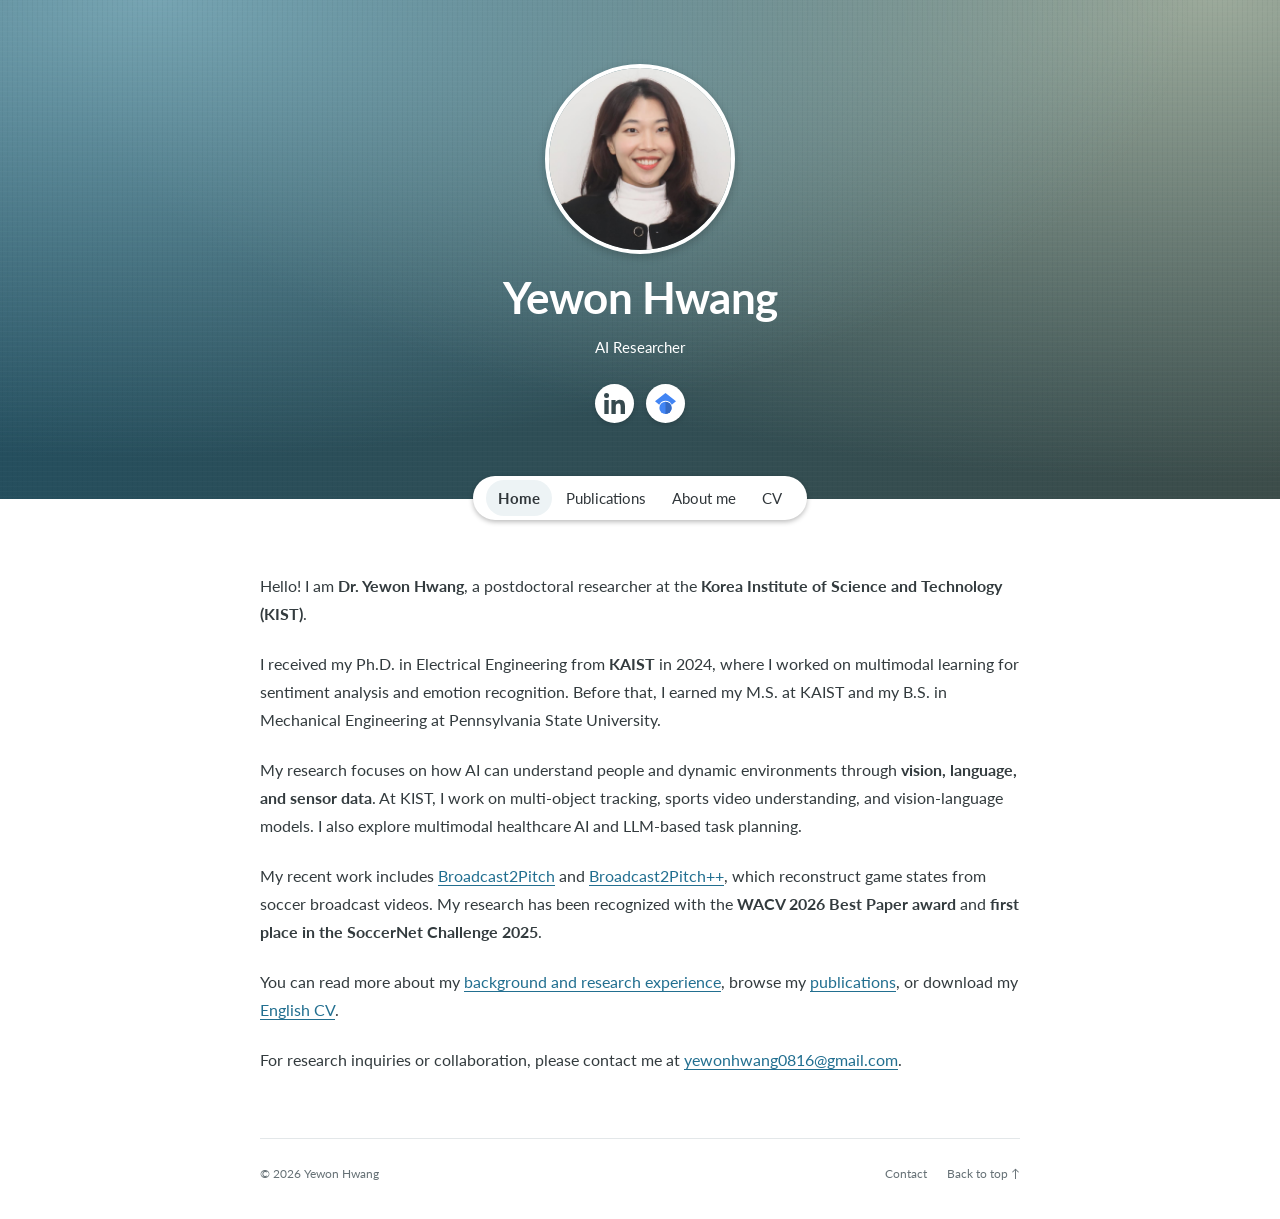
==== index.html @ 29f175b0 "Redesign academic website and update publications and English CV" ====
<!doctype html>
<html lang="en">
<head>
  <meta charset="utf-8">
  <meta name="viewport" content="width=device-width, initial-scale=1">
  <meta name="theme-color" content="#315b67">
  <meta name="description" content="Yewon Hwang, postdoctoral researcher at KIST. Computer vision, multimodal learning, and intelligent systems.">
  <title>Yewon Hwang</title>
  <link rel="icon" href="./favicon.svg" type="image/svg+xml">
  <link rel="stylesheet" href="./style.css">
  <script src="./script.js" defer></script>
</head>
<body>
<a class="skip-link" href="#main">Skip to content</a>
<header class="profile-header" id="top">
  <div class="profile">
    <a class="portrait-link" href="./index.html" aria-label="Yewon Hwang home"><img src="./yewon.png" width="190" height="190" alt="Portrait of Yewon Hwang" fetchpriority="high"></a>
    <h1><a href="./index.html">Yewon Hwang</a></h1>
    <p class="profile-role">AI Researcher</p>
    <div class="social-links"><a href="https://www.linkedin.com/in/yhwang16/" aria-label="LinkedIn" title="LinkedIn"><svg viewBox="0 0 24 24" aria-hidden="true" fill="currentColor"><path d="M5.37 24H.39V7.98h4.98zM2.88 5.79A2.89 2.89 0 1 1 2.9 0a2.89 2.89 0 0 1-.02 5.79zM24 24h-4.97v-7.8c0-1.86-.04-4.25-2.59-4.25-2.59 0-2.99 2.02-2.99 4.12V24H8.48V7.98h4.77v2.19h.07c.66-1.26 2.29-2.59 4.71-2.59 5.04 0 5.97 3.32 5.97 7.63z"/></svg></a><a href="https://scholar.google.com/citations?user=3Ul3fwwAAAAJ&amp;hl=en" aria-label="Google Scholar" title="Google Scholar"><svg viewBox="0 0 24 24" aria-hidden="true"><path fill="#4285F4" d="M12 0 0 9.5l4.838 3.94A7.96 7.96 0 0 1 12 9a7.96 7.96 0 0 1 7.162 4.44L24 9.5z"/><circle fill="#4285F4" cx="12" cy="17" r="7"/><path fill="#356AC3" d="M12 10a7 7 0 0 1 0 14z"/></svg></a></div>
  </div>
</header>
<div class="nav-wrap"><nav aria-label="Main navigation"><a href="./index.html" aria-current="page">Home</a><a href="./publications.html">Publications</a><a href="./experience.html">About me</a><a href="./cv_2026_en.pdf">CV</a></nav></div>
<main id="main"><section id="about" class="home-intro" aria-label="About Yewon Hwang">
<p>Hello! I am <strong>Dr. Yewon Hwang</strong>, a postdoctoral researcher at the <strong>Korea Institute of Science and Technology (KIST)</strong>.</p>
<p>I received my Ph.D. in Electrical Engineering from <strong>KAIST</strong> in 2024, where I worked on multimodal learning for sentiment analysis and emotion recognition. Before that, I earned my M.S. at KAIST and my B.S. in Mechanical Engineering at Pennsylvania State University.</p>
<p>My research focuses on how AI can understand people and dynamic environments through <strong>vision, language, and sensor data</strong>. At KIST, I work on multi-object tracking, sports video understanding, and vision-language models. I also explore multimodal healthcare AI and LLM-based task planning.</p>
<p>My recent work includes <a href="./broadcast2pitch.pdf">Broadcast2Pitch</a> and <a href="./broadcast2pitch++.pdf">Broadcast2Pitch++</a>, which reconstruct game states from soccer broadcast videos. My research has been recognized with the <strong>WACV 2026 Best Paper award</strong> and <strong>first place in the SoccerNet Challenge 2025</strong>.</p>
<p>You can read more about my <a href="./experience.html">background and research experience</a>, browse my <a href="./publications.html">publications</a>, or download my <a href="./cv_2026_en.pdf">English CV</a>.</p>
<p id="contact">For research inquiries or collaboration, please contact me at <a href="mailto:yewonhwang0816@gmail.com">yewonhwang0816@gmail.com</a>.</p>
</section></main>
<footer><p>© 2026 Yewon Hwang</p><a href="mailto:yewonhwang0816@gmail.com">Contact</a><a href="#top">Back to top ↑</a></footer>
</body>
</html>
---- style.css ----
@import url('https://fonts.googleapis.com/css2?family=Lato:wght@400;700&display=swap');

:root { --ink: #333b3e; --muted: #667176; --link: #226f90; --line: #e3e7e9; }
* { box-sizing: border-box; }
html { scroll-behavior: smooth; scroll-padding-top: 30px; }
body { margin: 0; background: #fff; color: var(--ink); font: 16px/1.75 'Lato', Arial, sans-serif; }
a { color: var(--link); text-underline-offset: 3px; }
a:hover { color: #174c63; }
a:focus-visible, button:focus-visible { outline: 3px solid #62b8de; outline-offset: 5px; }
[hidden] { display: none !important; }
h1, h2, h3, p { margin-top: 0; }
.profile-header { position: relative; isolation: isolate; text-align: center; color: white; background: radial-gradient(ellipse at 12% 0%, #76a4b2 0%, transparent 65%), radial-gradient(ellipse at 95% 0%, #9ba99a 0%, transparent 68%), linear-gradient(120deg, #204f62, #3d4d4a); }
.profile-header::before { content: ''; position: absolute; inset: 0; z-index: -1; opacity: .28; background-image: repeating-linear-gradient(0deg, transparent 0 2px, #ffffff14 2px 3px, transparent 3px 5px), repeating-linear-gradient(90deg, transparent 0 2px, #10282f26 2px 3px, transparent 3px 5px); }
.profile { padding: 64px 20px 76px; }
.portrait-link { display: block; width: 190px; height: 190px; margin: 0 auto 17px; border-radius: 50%; }
.portrait-link img { display: block; width: 100%; height: 100%; object-fit: cover; border: 4px solid #fff; border-radius: 50%; box-shadow: 0 3px 8px #0003; }
h1 { font-size: 44px; line-height: 1.2; letter-spacing: -.8px; margin-bottom: 10px; }
h1 a { color: white; text-decoration: none; }
h1 a:hover { color: white; }
.profile-role { font-size: 15px; margin-bottom: 24px; color: #fff; }
.social-links { display: flex; justify-content: center; gap: 12px; }
.social-links a { display: grid; place-items: center; width: 39px; height: 39px; border-radius: 50%; color: #36494e; background: white; box-shadow: 0 2px 5px #0002; transition: transform .15s; }
.social-links a:hover { transform: translateY(-2px); background: #edf7fb; }
.social-links svg { width: 21px; height: 21px; }
.nav-wrap { display: flex; justify-content: center; margin-top: -23px; position: relative; padding: 0 14px; }
nav { display: flex; justify-content: center; flex-wrap: wrap; padding: 4px 13px; border-radius: 28px; background: white; box-shadow: 0 2px 5px #0004; gap: 2px; }
nav a { text-decoration: none; color: #30363a; font-size: 15px; padding: 5px 12px; border-radius: 20px; }
nav a[aria-current="page"] { font-weight: 700; background: #edf3f5; }
nav a:hover { background: #edf3f5; }
main { width: min(760px, calc(100% - 44px)); margin: 52px auto 0; min-height: 240px; }
.home-intro p { margin-bottom: 22px; }
strong { font-weight: 700; }
h2 { font-size: 30px; line-height: 1.35; font-weight: 700; margin-bottom: 23px; }
h3 { font-size: 20px; line-height: 1.5; margin-bottom: 10px; }
.section-heading { margin-bottom: 24px; }
.section-note { color: var(--muted); font-size: 13px; }
.divider { margin: 0 10px; }
.publication-tools { margin-bottom: 20px; }
.filters { display: flex; flex-wrap: wrap; gap: 8px; margin-bottom: 8px; }
.filters button { font: inherit; font-size: 12px; border: 1px solid #c8d5dc; background: white; color: #375564; border-radius: 16px; padding: 5px 12px; cursor: pointer; }
.filters button.active { color: white; border-color: #315b67; background: #315b67; }
#paper-count { font-size: 12px; color: var(--muted); }
.paper { border-top: 1px solid var(--line); padding: 24px 0; display: grid; grid-template-columns: 42px minmax(0, 1fr); gap: 3px 20px; }
.paper-year { font-size: 14px; color: var(--muted); }
.venue { color: #53727e; font-size: 13px; margin-bottom: 6px; }
.paper h3 { font-size: 18px; line-height: 1.5; margin-bottom: 9px; }
.paper h3 a { text-decoration: none; }
.paper h3 a:hover { text-decoration: underline; }
.authors { font-size: 14px; line-height: 1.7; margin: 0; color: #58636a; }
.authors strong { color: #303a40; }
.paper-link { grid-column: 2; justify-self: start; font-size: 13px; margin-top: 8px; }
.research-card { padding: 8px 0 26px; margin-bottom: 22px; border-bottom: 1px solid var(--line); }
.research-card p { margin-bottom: 15px; }
.tags { display: flex; flex-wrap: wrap; gap: 8px; }
.tags span { font-size: 12px; color: #426573; background: #edf3f5; padding: 3px 10px; border-radius: 3px; }
.timeline-entry { margin-bottom: 30px; }
.date { font-size: 12px; color: var(--muted); letter-spacing: .4px; margin-bottom: 5px; }
.timeline-entry h3 { margin-bottom: 2px; }
.institution { color: #53727e; margin-bottom: 10px; }
.education-panel { border-top: 1px solid var(--line); padding-top: 30px; margin-top: 35px; }
.eyebrow { font-size: 18px; font-weight: 700; margin-bottom: 20px; }
.education-panel h3 { font-size: 18px; margin: 22px 0 3px; }
.education-panel p:not(.eyebrow) { margin-bottom: 3px; }
.education-panel > span { font-size: 13px; color: var(--muted); }
.panel-bottom { margin-top: 30px; padding-top: 25px; border-top: 1px solid var(--line); }
.panel-bottom .text-link { display: inline-block; margin-top: 15px; }
footer { width: min(760px, calc(100% - 44px)); margin: 64px auto 0; padding: 24px 0 35px; border-top: 1px solid var(--line); display: flex; flex-wrap: wrap; gap: 20px; color: var(--muted); font-size: 12px; }
footer p { margin: 0 auto 0 0; }
footer a { color: var(--muted); text-decoration: none; }
.skip-link { position: absolute; top: -70px; left: 16px; z-index: 5; background: white; padding: 8px 16px; }
.skip-link:focus { top: 12px; }
@media (max-width: 600px) {
 .profile { padding: 42px 20px 60px; }
 .portrait-link { width: 150px; height: 150px; }
 h1 { font-size: 34px; }
 .profile-role { font-size: 13px; }
 .social-links a { width: 35px; height: 35px; }
 nav { padding: 5px 8px; gap: 0; }
 nav a { font-size: 12px; padding: 6px 8px; }
 main { margin-top: 38px; }
 body { font-size: 15px; }
 h2 { font-size: 26px; }
 .paper { grid-template-columns: 1fr; gap: 6px; }
 .paper-link { grid-column: 1; }
 .paper h3 { font-size: 17px; }
 .authors { font-size: 13px; }
 footer { margin-top: 40px; gap: 15px; }
}
@media (prefers-reduced-motion: reduce) { html { scroll-behavior: auto; } .social-links a { transition: none; } }

.timeline-entry ul { padding-left: 22px; margin: 10px 0 16px; }
.timeline-entry li { margin-bottom: 8px; }
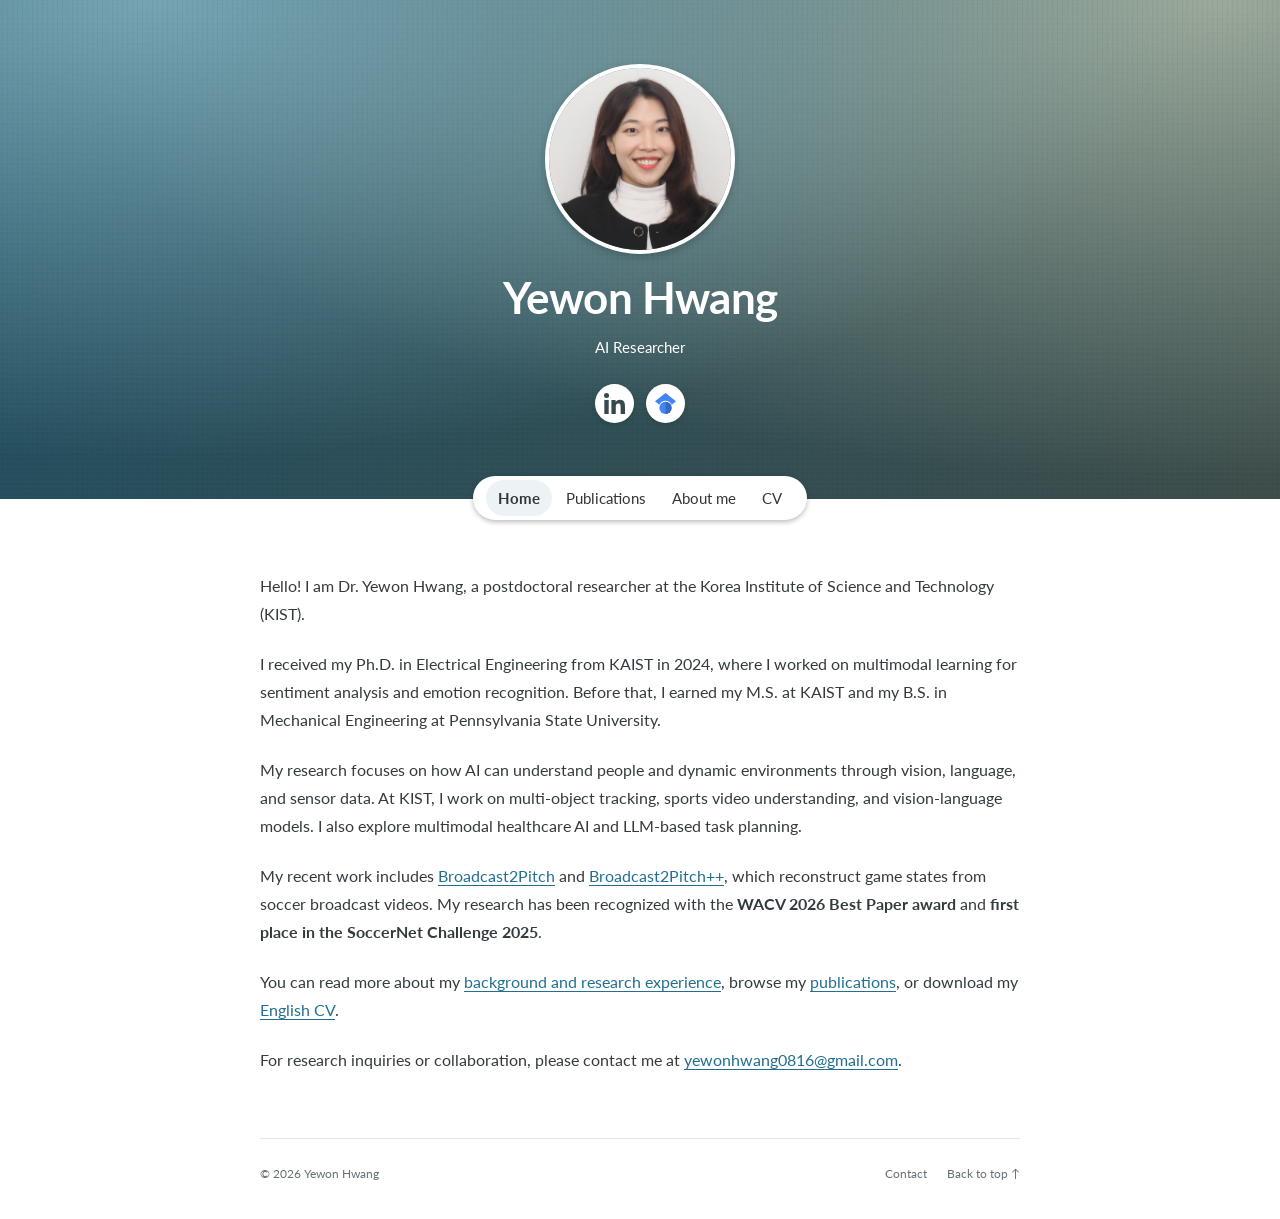
==== commit 858dd766: "Simplify bold emphasis in home introduction" ====
--- a/index.html
+++ b/index.html
@@ -22,9 +22,9 @@
 </header>
 <div class="nav-wrap"><nav aria-label="Main navigation"><a href="./index.html" aria-current="page">Home</a><a href="./publications.html">Publications</a><a href="./experience.html">About me</a><a href="./cv_2026_en.pdf">CV</a></nav></div>
 <main id="main"><section id="about" class="home-intro" aria-label="About Yewon Hwang">
-<p>Hello! I am <strong>Dr. Yewon Hwang</strong>, a postdoctoral researcher at the <strong>Korea Institute of Science and Technology (KIST)</strong>.</p>
-<p>I received my Ph.D. in Electrical Engineering from <strong>KAIST</strong> in 2024, where I worked on multimodal learning for sentiment analysis and emotion recognition. Before that, I earned my M.S. at KAIST and my B.S. in Mechanical Engineering at Pennsylvania State University.</p>
-<p>My research focuses on how AI can understand people and dynamic environments through <strong>vision, language, and sensor data</strong>. At KIST, I work on multi-object tracking, sports video understanding, and vision-language models. I also explore multimodal healthcare AI and LLM-based task planning.</p>
+<p>Hello! I am Dr. Yewon Hwang, a postdoctoral researcher at the Korea Institute of Science and Technology (KIST).</p>
+<p>I received my Ph.D. in Electrical Engineering from KAIST in 2024, where I worked on multimodal learning for sentiment analysis and emotion recognition. Before that, I earned my M.S. at KAIST and my B.S. in Mechanical Engineering at Pennsylvania State University.</p>
+<p>My research focuses on how AI can understand people and dynamic environments through vision, language, and sensor data. At KIST, I work on multi-object tracking, sports video understanding, and vision-language models. I also explore multimodal healthcare AI and LLM-based task planning.</p>
 <p>My recent work includes <a href="./broadcast2pitch.pdf">Broadcast2Pitch</a> and <a href="./broadcast2pitch++.pdf">Broadcast2Pitch++</a>, which reconstruct game states from soccer broadcast videos. My research has been recognized with the <strong>WACV 2026 Best Paper award</strong> and <strong>first place in the SoccerNet Challenge 2025</strong>.</p>
 <p>You can read more about my <a href="./experience.html">background and research experience</a>, browse my <a href="./publications.html">publications</a>, or download my <a href="./cv_2026_en.pdf">English CV</a>.</p>
 <p id="contact">For research inquiries or collaboration, please contact me at <a href="mailto:yewonhwang0816@gmail.com">yewonhwang0816@gmail.com</a>.</p>
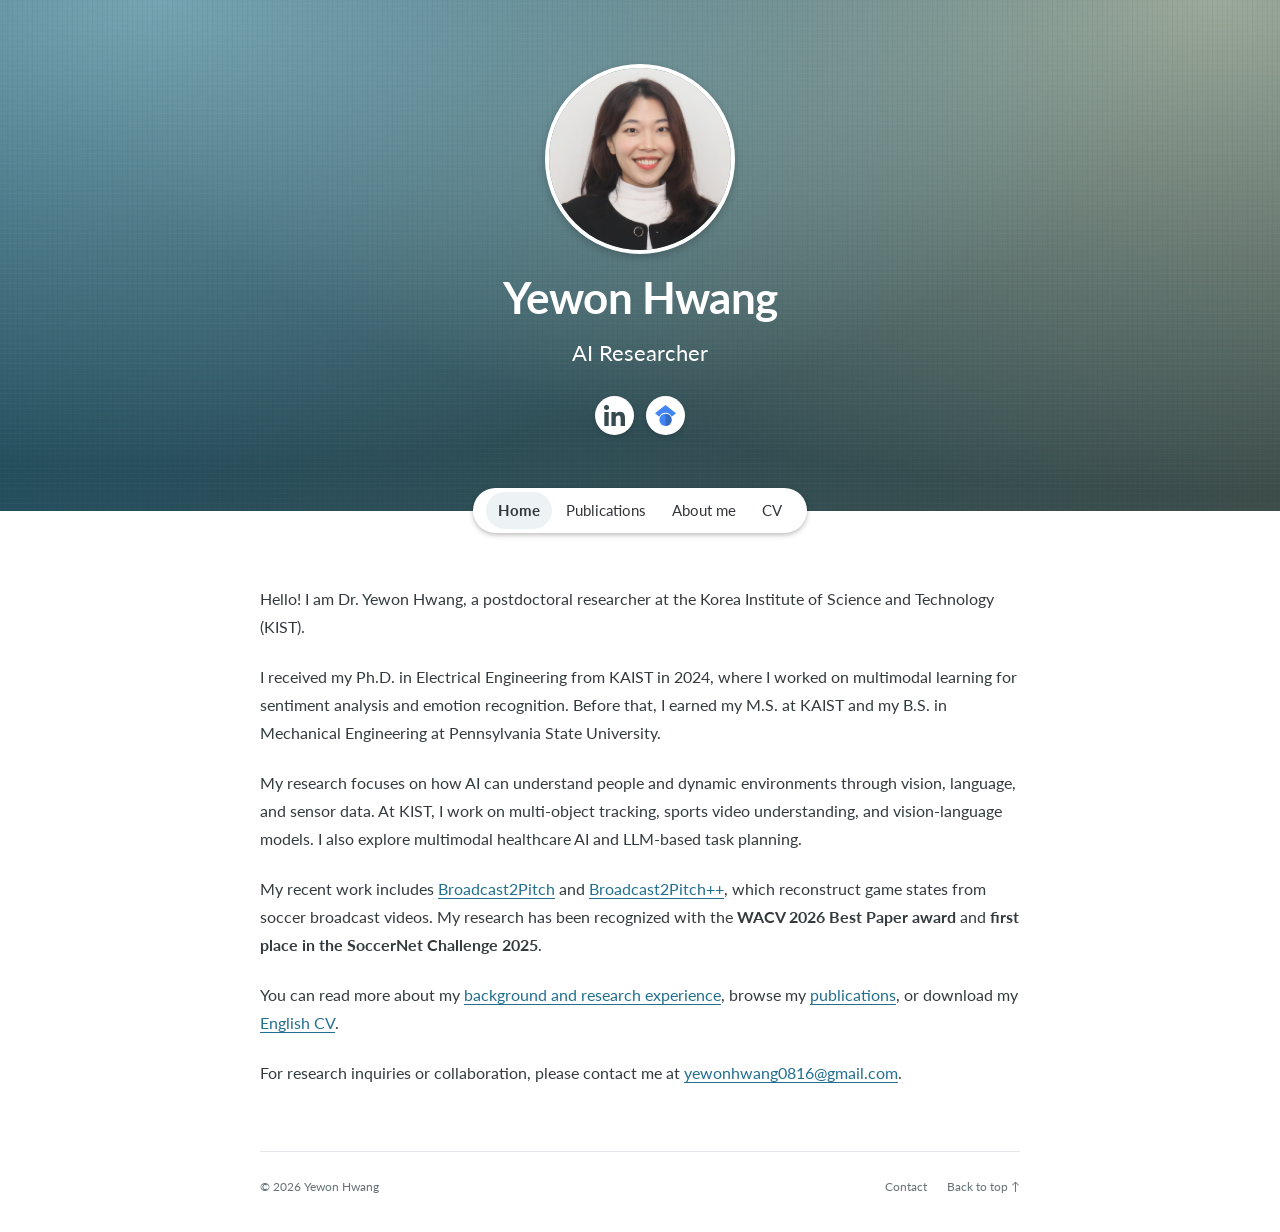
==== commit d2eda940: "Make profile subtitle more prominent and refresh stylesheet cache" ====
--- a/index.html
+++ b/index.html
@@ -7,7 +7,7 @@
   <meta name="description" content="Yewon Hwang, postdoctoral researcher at KIST. Computer vision, multimodal learning, and intelligent systems.">
   <title>Yewon Hwang</title>
   <link rel="icon" href="./favicon.svg" type="image/svg+xml">
-  <link rel="stylesheet" href="./style.css">
+  <link rel="stylesheet" href="./style.css?v=subtitle-22">
   <script src="./script.js" defer></script>
 </head>
 <body>
--- a/style.css
+++ b/style.css
@@ -17,7 +17,7 @@
 h1 { font-size: 44px; line-height: 1.2; letter-spacing: -.8px; margin-bottom: 10px; }
 h1 a { color: white; text-decoration: none; }
 h1 a:hover { color: white; }
-.profile-role { font-size: 15px; margin-bottom: 24px; color: #fff; }
+.profile-role { font-size: 22px; margin-bottom: 24px; color: #fff; }
 .social-links { display: flex; justify-content: center; gap: 12px; }
 .social-links a { display: grid; place-items: center; width: 39px; height: 39px; border-radius: 50%; color: #36494e; background: white; box-shadow: 0 2px 5px #0002; transition: transform .15s; }
 .social-links a:hover { transform: translateY(-2px); background: #edf7fb; }
@@ -73,7 +73,7 @@
  .profile { padding: 42px 20px 60px; }
  .portrait-link { width: 150px; height: 150px; }
  h1 { font-size: 34px; }
- .profile-role { font-size: 13px; }
+ .profile-role { font-size: 20px; }
  .social-links a { width: 35px; height: 35px; }
  nav { padding: 5px 8px; gap: 0; }
  nav a { font-size: 12px; padding: 6px 8px; }
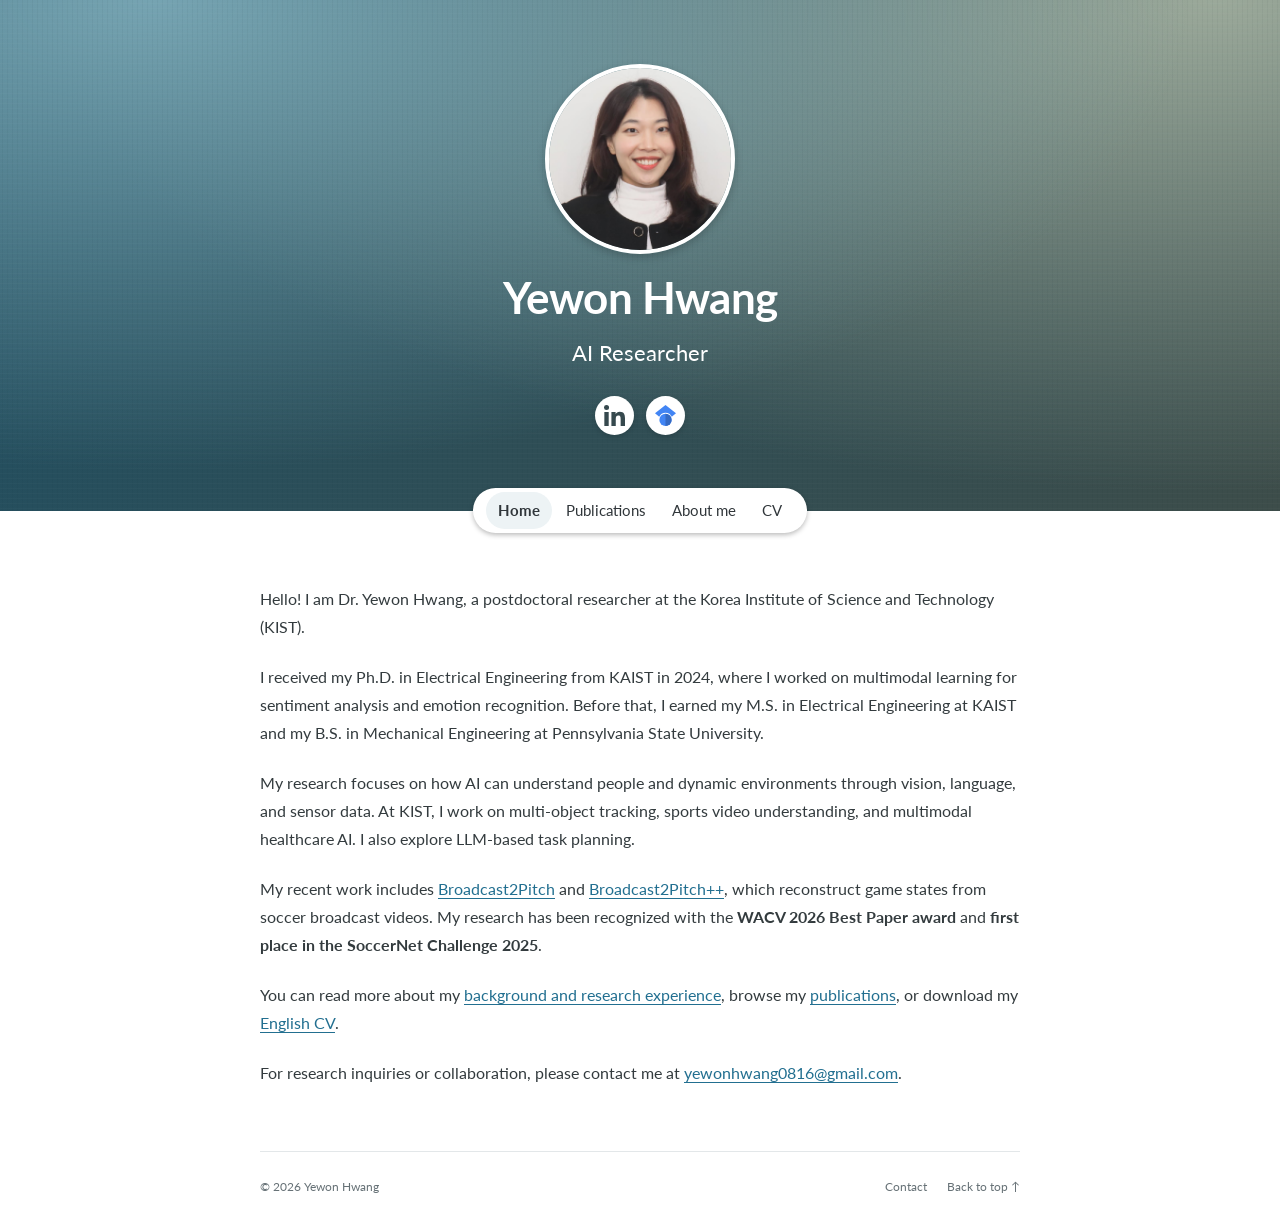
==== commit a70a75f3: "Update Home education and KIST research descriptions" ====
--- a/index.html
+++ b/index.html
@@ -6,27 +6,27 @@
   <meta name="theme-color" content="#315b67">
   <meta name="description" content="Yewon Hwang, postdoctoral researcher at KIST. Computer vision, multimodal learning, and intelligent systems.">
   <title>Yewon Hwang</title>
-  <link rel="icon" href="./favicon.svg" type="image/svg+xml">
-  <link rel="stylesheet" href="./style.css?v=subtitle-22">
-  <script src="./script.js" defer></script>
+  <link rel="icon" href="./assets/images/favicon.svg" type="image/svg+xml">
+  <link rel="stylesheet" href="./assets/css/style.css?v=subtitle-22">
+  <script src="./assets/js/script.js" defer></script>
 </head>
 <body>
 <a class="skip-link" href="#main">Skip to content</a>
 <header class="profile-header" id="top">
   <div class="profile">
-    <a class="portrait-link" href="./index.html" aria-label="Yewon Hwang home"><img src="./yewon.png" width="190" height="190" alt="Portrait of Yewon Hwang" fetchpriority="high"></a>
+    <a class="portrait-link" href="./index.html" aria-label="Yewon Hwang home"><img src="./assets/images/yewon.png" width="190" height="190" alt="Portrait of Yewon Hwang" fetchpriority="high"></a>
     <h1><a href="./index.html">Yewon Hwang</a></h1>
     <p class="profile-role">AI Researcher</p>
     <div class="social-links"><a href="https://www.linkedin.com/in/yhwang16/" aria-label="LinkedIn" title="LinkedIn"><svg viewBox="0 0 24 24" aria-hidden="true" fill="currentColor"><path d="M5.37 24H.39V7.98h4.98zM2.88 5.79A2.89 2.89 0 1 1 2.9 0a2.89 2.89 0 0 1-.02 5.79zM24 24h-4.97v-7.8c0-1.86-.04-4.25-2.59-4.25-2.59 0-2.99 2.02-2.99 4.12V24H8.48V7.98h4.77v2.19h.07c.66-1.26 2.29-2.59 4.71-2.59 5.04 0 5.97 3.32 5.97 7.63z"/></svg></a><a href="https://scholar.google.com/citations?user=3Ul3fwwAAAAJ&amp;hl=en" aria-label="Google Scholar" title="Google Scholar"><svg viewBox="0 0 24 24" aria-hidden="true"><path fill="#4285F4" d="M12 0 0 9.5l4.838 3.94A7.96 7.96 0 0 1 12 9a7.96 7.96 0 0 1 7.162 4.44L24 9.5z"/><circle fill="#4285F4" cx="12" cy="17" r="7"/><path fill="#356AC3" d="M12 10a7 7 0 0 1 0 14z"/></svg></a></div>
   </div>
 </header>
-<div class="nav-wrap"><nav aria-label="Main navigation"><a href="./index.html" aria-current="page">Home</a><a href="./publications.html">Publications</a><a href="./experience.html">About me</a><a href="./cv_2026_en.pdf">CV</a></nav></div>
+<div class="nav-wrap"><nav aria-label="Main navigation"><a href="./index.html" aria-current="page">Home</a><a href="./publications.html">Publications</a><a href="./experience.html">About me</a><a href="./cv/cv_2026_en.pdf">CV</a></nav></div>
 <main id="main"><section id="about" class="home-intro" aria-label="About Yewon Hwang">
 <p>Hello! I am Dr. Yewon Hwang, a postdoctoral researcher at the Korea Institute of Science and Technology (KIST).</p>
-<p>I received my Ph.D. in Electrical Engineering from KAIST in 2024, where I worked on multimodal learning for sentiment analysis and emotion recognition. Before that, I earned my M.S. at KAIST and my B.S. in Mechanical Engineering at Pennsylvania State University.</p>
-<p>My research focuses on how AI can understand people and dynamic environments through vision, language, and sensor data. At KIST, I work on multi-object tracking, sports video understanding, and vision-language models. I also explore multimodal healthcare AI and LLM-based task planning.</p>
-<p>My recent work includes <a href="./broadcast2pitch.pdf">Broadcast2Pitch</a> and <a href="./broadcast2pitch++.pdf">Broadcast2Pitch++</a>, which reconstruct game states from soccer broadcast videos. My research has been recognized with the <strong>WACV 2026 Best Paper award</strong> and <strong>first place in the SoccerNet Challenge 2025</strong>.</p>
-<p>You can read more about my <a href="./experience.html">background and research experience</a>, browse my <a href="./publications.html">publications</a>, or download my <a href="./cv_2026_en.pdf">English CV</a>.</p>
+<p>I received my Ph.D. in Electrical Engineering from KAIST in 2024, where I worked on multimodal learning for sentiment analysis and emotion recognition. Before that, I earned my M.S. in Electrical Engineering at KAIST and my B.S. in Mechanical Engineering at Pennsylvania State University.</p>
+<p>My research focuses on how AI can understand people and dynamic environments through vision, language, and sensor data. At KIST, I work on multi-object tracking, sports video understanding, and multimodal healthcare AI. I also explore LLM-based task planning.</p>
+<p>My recent work includes <a href="./publications/broadcast2pitch.pdf">Broadcast2Pitch</a> and <a href="./publications/broadcast2pitch++.pdf">Broadcast2Pitch++</a>, which reconstruct game states from soccer broadcast videos. My research has been recognized with the <strong>WACV 2026 Best Paper award</strong> and <strong>first place in the SoccerNet Challenge 2025</strong>.</p>
+<p>You can read more about my <a href="./experience.html">background and research experience</a>, browse my <a href="./publications.html">publications</a>, or download my <a href="./cv/cv_2026_en.pdf">English CV</a>.</p>
 <p id="contact">For research inquiries or collaboration, please contact me at <a href="mailto:yewonhwang0816@gmail.com">yewonhwang0816@gmail.com</a>.</p>
 </section></main>
 <footer><p>© 2026 Yewon Hwang</p><a href="mailto:yewonhwang0816@gmail.com">Contact</a><a href="#top">Back to top ↑</a></footer>
--- a/assets/css/style.css
+++ b/assets/css/style.css
@@ -0,0 +1,92 @@
+@import url('https://fonts.googleapis.com/css2?family=Lato:wght@400;700&display=swap');
+
+:root { --ink: #333b3e; --muted: #667176; --link: #226f90; --line: #e3e7e9; }
+* { box-sizing: border-box; }
+html { scroll-behavior: smooth; scroll-padding-top: 30px; }
+body { margin: 0; background: #fff; color: var(--ink); font: 16px/1.75 'Lato', Arial, sans-serif; }
+a { color: var(--link); text-underline-offset: 3px; }
+a:hover { color: #174c63; }
+a:focus-visible, button:focus-visible { outline: 3px solid #62b8de; outline-offset: 5px; }
+[hidden] { display: none !important; }
+h1, h2, h3, p { margin-top: 0; }
+.profile-header { position: relative; isolation: isolate; text-align: center; color: white; background: radial-gradient(ellipse at 12% 0%, #76a4b2 0%, transparent 65%), radial-gradient(ellipse at 95% 0%, #9ba99a 0%, transparent 68%), linear-gradient(120deg, #204f62, #3d4d4a); }
+.profile-header::before { content: ''; position: absolute; inset: 0; z-index: -1; opacity: .28; background-image: repeating-linear-gradient(0deg, transparent 0 2px, #ffffff14 2px 3px, transparent 3px 5px), repeating-linear-gradient(90deg, transparent 0 2px, #10282f26 2px 3px, transparent 3px 5px); }
+.profile { padding: 64px 20px 76px; }
+.portrait-link { display: block; width: 190px; height: 190px; margin: 0 auto 17px; border-radius: 50%; }
+.portrait-link img { display: block; width: 100%; height: 100%; object-fit: cover; border: 4px solid #fff; border-radius: 50%; box-shadow: 0 3px 8px #0003; }
+h1 { font-size: 44px; line-height: 1.2; letter-spacing: -.8px; margin-bottom: 10px; }
+h1 a { color: white; text-decoration: none; }
+h1 a:hover { color: white; }
+.profile-role { font-size: 22px; margin-bottom: 24px; color: #fff; }
+.social-links { display: flex; justify-content: center; gap: 12px; }
+.social-links a { display: grid; place-items: center; width: 39px; height: 39px; border-radius: 50%; color: #36494e; background: white; box-shadow: 0 2px 5px #0002; transition: transform .15s; }
+.social-links a:hover { transform: translateY(-2px); background: #edf7fb; }
+.social-links svg { width: 21px; height: 21px; }
+.nav-wrap { display: flex; justify-content: center; margin-top: -23px; position: relative; padding: 0 14px; }
+nav { display: flex; justify-content: center; flex-wrap: wrap; padding: 4px 13px; border-radius: 28px; background: white; box-shadow: 0 2px 5px #0004; gap: 2px; }
+nav a { text-decoration: none; color: #30363a; font-size: 15px; padding: 5px 12px; border-radius: 20px; }
+nav a[aria-current="page"] { font-weight: 700; background: #edf3f5; }
+nav a:hover { background: #edf3f5; }
+main { width: min(760px, calc(100% - 44px)); margin: 52px auto 0; min-height: 240px; }
+.home-intro p { margin-bottom: 22px; }
+strong { font-weight: 700; }
+h2 { font-size: 30px; line-height: 1.35; font-weight: 700; margin-bottom: 23px; }
+h3 { font-size: 20px; line-height: 1.5; margin-bottom: 10px; }
+.section-heading { margin-bottom: 24px; }
+.section-note { color: var(--muted); font-size: 13px; }
+.divider { margin: 0 10px; }
+.publication-tools { margin-bottom: 20px; }
+.filters { display: flex; flex-wrap: wrap; gap: 8px; margin-bottom: 8px; }
+.filters button { font: inherit; font-size: 12px; border: 1px solid #c8d5dc; background: white; color: #375564; border-radius: 16px; padding: 5px 12px; cursor: pointer; }
+.filters button.active { color: white; border-color: #315b67; background: #315b67; }
+#paper-count { font-size: 12px; color: var(--muted); }
+.paper { border-top: 1px solid var(--line); padding: 24px 0; display: grid; grid-template-columns: 42px minmax(0, 1fr); gap: 3px 20px; }
+.paper-year { font-size: 14px; color: var(--muted); }
+.venue { color: #53727e; font-size: 13px; margin-bottom: 6px; }
+.paper h3 { font-size: 18px; line-height: 1.5; margin-bottom: 9px; }
+.paper h3 a { text-decoration: none; }
+.paper h3 a:hover { text-decoration: underline; }
+.authors { font-size: 14px; line-height: 1.7; margin: 0; color: #58636a; }
+.authors strong { color: #303a40; }
+.paper-link { grid-column: 2; justify-self: start; font-size: 13px; margin-top: 8px; }
+.research-card { padding: 8px 0 26px; margin-bottom: 22px; border-bottom: 1px solid var(--line); }
+.research-card p { margin-bottom: 15px; }
+.tags { display: flex; flex-wrap: wrap; gap: 8px; }
+.tags span { font-size: 12px; color: #426573; background: #edf3f5; padding: 3px 10px; border-radius: 3px; }
+.timeline-entry { margin-bottom: 30px; }
+.date { font-size: 12px; color: var(--muted); letter-spacing: .4px; margin-bottom: 5px; }
+.timeline-entry h3 { margin-bottom: 2px; }
+.institution { color: #53727e; margin-bottom: 10px; }
+.education-panel { border-top: 1px solid var(--line); padding-top: 30px; margin-top: 35px; }
+.eyebrow { font-size: 18px; font-weight: 700; margin-bottom: 20px; }
+.education-panel h3 { font-size: 18px; margin: 22px 0 3px; }
+.education-panel p:not(.eyebrow) { margin-bottom: 3px; }
+.education-panel > span { font-size: 13px; color: var(--muted); }
+.panel-bottom { margin-top: 30px; padding-top: 25px; border-top: 1px solid var(--line); }
+.panel-bottom .text-link { display: inline-block; margin-top: 15px; }
+footer { width: min(760px, calc(100% - 44px)); margin: 64px auto 0; padding: 24px 0 35px; border-top: 1px solid var(--line); display: flex; flex-wrap: wrap; gap: 20px; color: var(--muted); font-size: 12px; }
+footer p { margin: 0 auto 0 0; }
+footer a { color: var(--muted); text-decoration: none; }
+.skip-link { position: absolute; top: -70px; left: 16px; z-index: 5; background: white; padding: 8px 16px; }
+.skip-link:focus { top: 12px; }
+@media (max-width: 600px) {
+ .profile { padding: 42px 20px 60px; }
+ .portrait-link { width: 150px; height: 150px; }
+ h1 { font-size: 34px; }
+ .profile-role { font-size: 20px; }
+ .social-links a { width: 35px; height: 35px; }
+ nav { padding: 5px 8px; gap: 0; }
+ nav a { font-size: 12px; padding: 6px 8px; }
+ main { margin-top: 38px; }
+ body { font-size: 15px; }
+ h2 { font-size: 26px; }
+ .paper { grid-template-columns: 1fr; gap: 6px; }
+ .paper-link { grid-column: 1; }
+ .paper h3 { font-size: 17px; }
+ .authors { font-size: 13px; }
+ footer { margin-top: 40px; gap: 15px; }
+}
+@media (prefers-reduced-motion: reduce) { html { scroll-behavior: auto; } .social-links a { transition: none; } }
+
+.timeline-entry ul { padding-left: 22px; margin: 10px 0 16px; }
+.timeline-entry li { margin-bottom: 8px; }
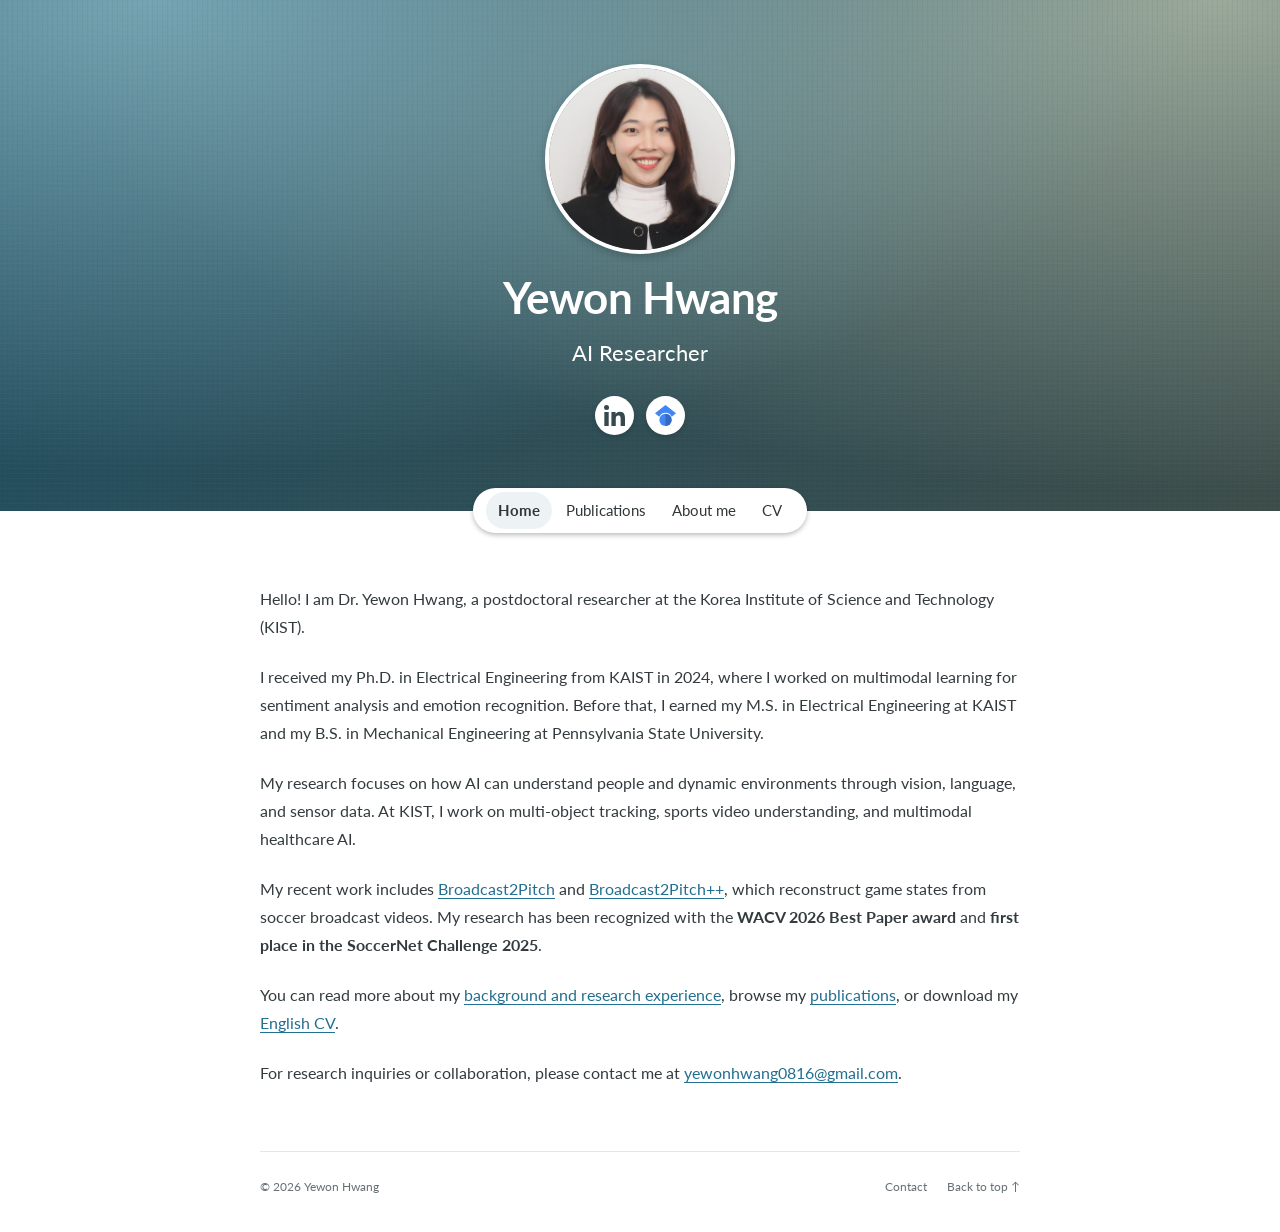
==== commit 3bcf0781: "Remove task planning sentence from Home" ====
--- a/index.html
+++ b/index.html
@@ -24,7 +24,7 @@
 <main id="main"><section id="about" class="home-intro" aria-label="About Yewon Hwang">
 <p>Hello! I am Dr. Yewon Hwang, a postdoctoral researcher at the Korea Institute of Science and Technology (KIST).</p>
 <p>I received my Ph.D. in Electrical Engineering from KAIST in 2024, where I worked on multimodal learning for sentiment analysis and emotion recognition. Before that, I earned my M.S. in Electrical Engineering at KAIST and my B.S. in Mechanical Engineering at Pennsylvania State University.</p>
-<p>My research focuses on how AI can understand people and dynamic environments through vision, language, and sensor data. At KIST, I work on multi-object tracking, sports video understanding, and multimodal healthcare AI. I also explore LLM-based task planning.</p>
+<p>My research focuses on how AI can understand people and dynamic environments through vision, language, and sensor data. At KIST, I work on multi-object tracking, sports video understanding, and multimodal healthcare AI.</p>
 <p>My recent work includes <a href="./publications/broadcast2pitch.pdf">Broadcast2Pitch</a> and <a href="./publications/broadcast2pitch++.pdf">Broadcast2Pitch++</a>, which reconstruct game states from soccer broadcast videos. My research has been recognized with the <strong>WACV 2026 Best Paper award</strong> and <strong>first place in the SoccerNet Challenge 2025</strong>.</p>
 <p>You can read more about my <a href="./experience.html">background and research experience</a>, browse my <a href="./publications.html">publications</a>, or download my <a href="./cv/cv_2026_en.pdf">English CV</a>.</p>
 <p id="contact">For research inquiries or collaboration, please contact me at <a href="mailto:yewonhwang0816@gmail.com">yewonhwang0816@gmail.com</a>.</p>
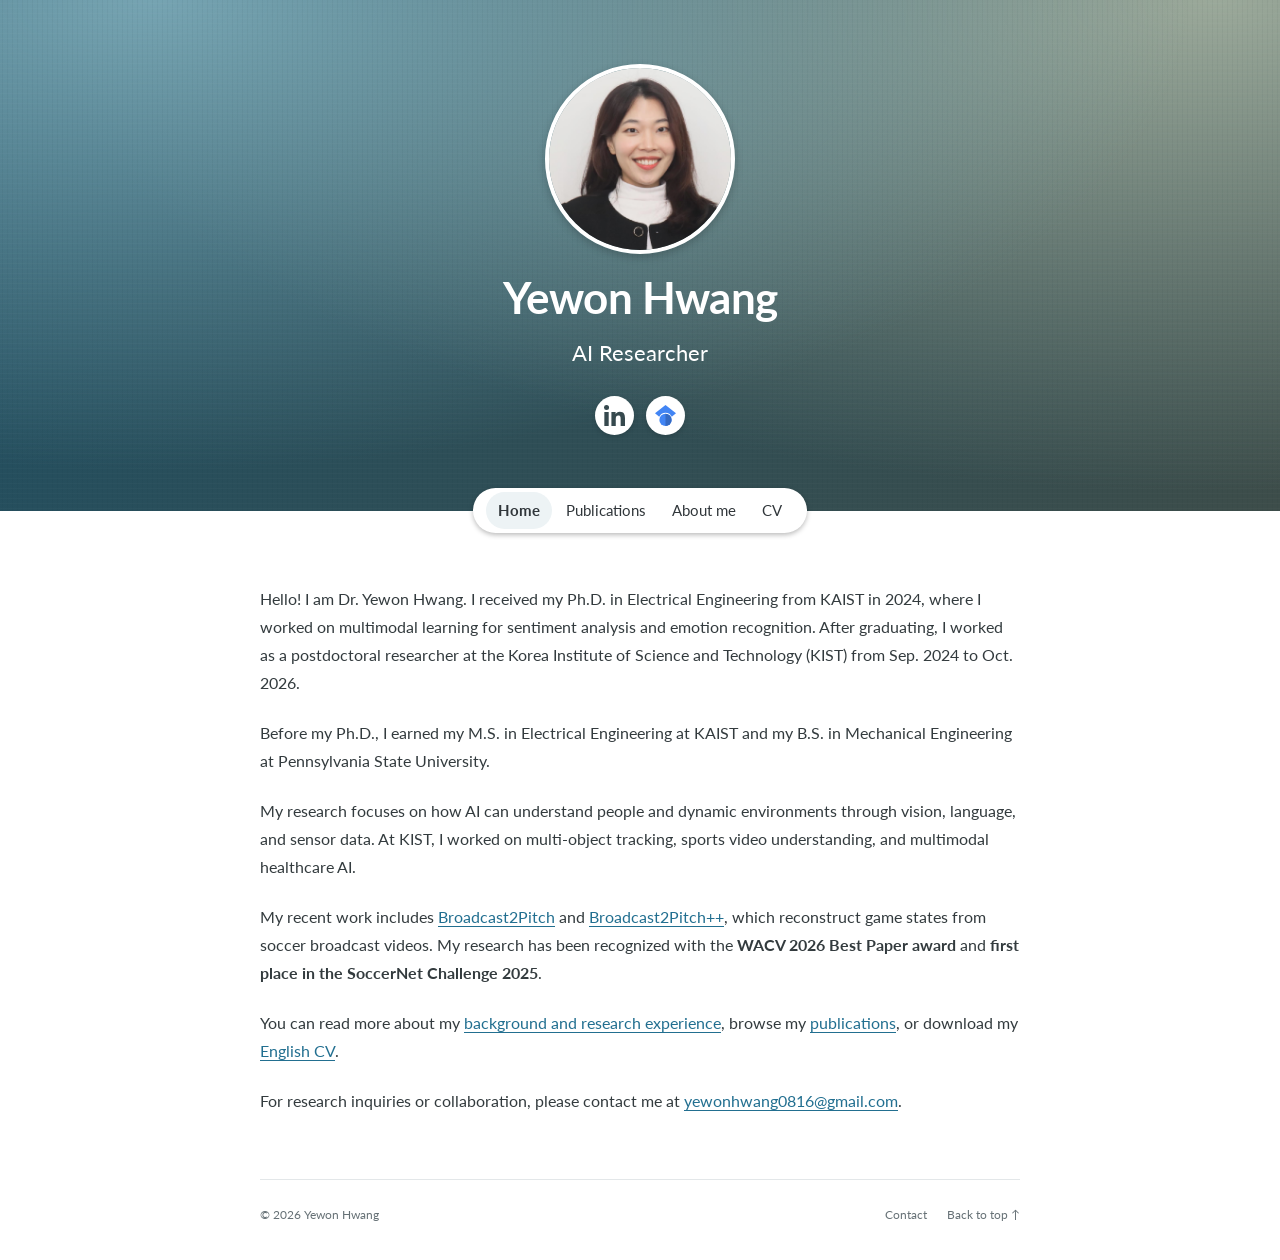
==== commit 1e07780d: "Update KIST postdoc period to Sep 2024–Oct 2026 Reword Home intro to past tense for the KIST postdoc" ====
--- a/index.html
+++ b/index.html
@@ -4,7 +4,7 @@
   <meta charset="utf-8">
   <meta name="viewport" content="width=device-width, initial-scale=1">
   <meta name="theme-color" content="#315b67">
-  <meta name="description" content="Yewon Hwang, postdoctoral researcher at KIST. Computer vision, multimodal learning, and intelligent systems.">
+  <meta name="description" content="Yewon Hwang, AI researcher. Computer vision, multimodal learning, and intelligent systems.">
   <title>Yewon Hwang</title>
   <link rel="icon" href="./assets/images/favicon.svg" type="image/svg+xml">
   <link rel="stylesheet" href="./assets/css/style.css?v=subtitle-22">
@@ -22,9 +22,9 @@
 </header>
 <div class="nav-wrap"><nav aria-label="Main navigation"><a href="./index.html" aria-current="page">Home</a><a href="./publications.html">Publications</a><a href="./experience.html">About me</a><a href="./cv/cv_2026_en.pdf">CV</a></nav></div>
 <main id="main"><section id="about" class="home-intro" aria-label="About Yewon Hwang">
-<p>Hello! I am Dr. Yewon Hwang, a postdoctoral researcher at the Korea Institute of Science and Technology (KIST).</p>
-<p>I received my Ph.D. in Electrical Engineering from KAIST in 2024, where I worked on multimodal learning for sentiment analysis and emotion recognition. Before that, I earned my M.S. in Electrical Engineering at KAIST and my B.S. in Mechanical Engineering at Pennsylvania State University.</p>
-<p>My research focuses on how AI can understand people and dynamic environments through vision, language, and sensor data. At KIST, I work on multi-object tracking, sports video understanding, and multimodal healthcare AI.</p>
+<p>Hello! I am Dr. Yewon Hwang. I received my Ph.D. in Electrical Engineering from KAIST in 2024, where I worked on multimodal learning for sentiment analysis and emotion recognition. After graduating, I worked as a postdoctoral researcher at the Korea Institute of Science and Technology (KIST) from Sep. 2024 to Oct. 2026.</p>
+<p>Before my Ph.D., I earned my M.S. in Electrical Engineering at KAIST and my B.S. in Mechanical Engineering at Pennsylvania State University.</p>
+<p>My research focuses on how AI can understand people and dynamic environments through vision, language, and sensor data. At KIST, I worked on multi-object tracking, sports video understanding, and multimodal healthcare AI.</p>
 <p>My recent work includes <a href="./publications/broadcast2pitch.pdf">Broadcast2Pitch</a> and <a href="./publications/broadcast2pitch++.pdf">Broadcast2Pitch++</a>, which reconstruct game states from soccer broadcast videos. My research has been recognized with the <strong>WACV 2026 Best Paper award</strong> and <strong>first place in the SoccerNet Challenge 2025</strong>.</p>
 <p>You can read more about my <a href="./experience.html">background and research experience</a>, browse my <a href="./publications.html">publications</a>, or download my <a href="./cv/cv_2026_en.pdf">English CV</a>.</p>
 <p id="contact">For research inquiries or collaboration, please contact me at <a href="mailto:yewonhwang0816@gmail.com">yewonhwang0816@gmail.com</a>.</p>
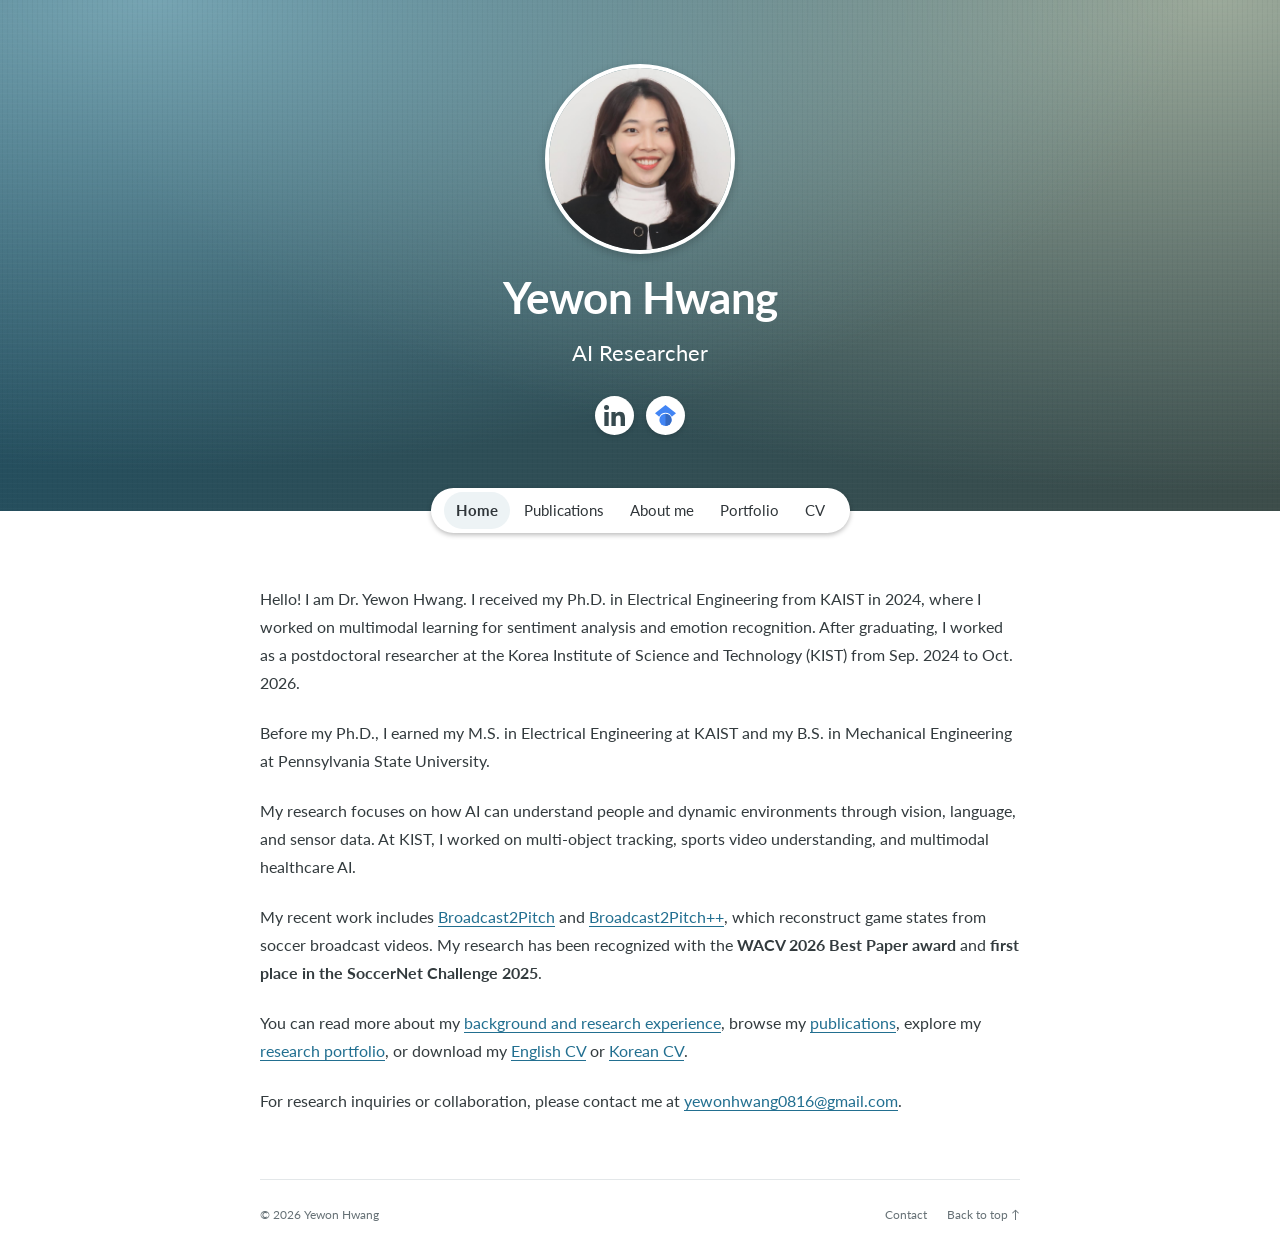
==== commit 41c67351: "Add Korean CV, CV page, and research portfolio Co-Authored-By: Claude Opus 5.5 <noreply@anthropic.co" ====
--- a/index.html
+++ b/index.html
@@ -7,7 +7,7 @@
   <meta name="description" content="Yewon Hwang, AI researcher. Computer vision, multimodal learning, and intelligent systems.">
   <title>Yewon Hwang</title>
   <link rel="icon" href="./assets/images/favicon.svg" type="image/svg+xml">
-  <link rel="stylesheet" href="./assets/css/style.css?v=subtitle-22">
+  <link rel="stylesheet" href="./assets/css/style.css?v=subtitle-23">
   <script src="./assets/js/script.js" defer></script>
 </head>
 <body>
@@ -20,13 +20,13 @@
     <div class="social-links"><a href="https://www.linkedin.com/in/yhwang16/" aria-label="LinkedIn" title="LinkedIn"><svg viewBox="0 0 24 24" aria-hidden="true" fill="currentColor"><path d="M5.37 24H.39V7.98h4.98zM2.88 5.79A2.89 2.89 0 1 1 2.9 0a2.89 2.89 0 0 1-.02 5.79zM24 24h-4.97v-7.8c0-1.86-.04-4.25-2.59-4.25-2.59 0-2.99 2.02-2.99 4.12V24H8.48V7.98h4.77v2.19h.07c.66-1.26 2.29-2.59 4.71-2.59 5.04 0 5.97 3.32 5.97 7.63z"/></svg></a><a href="https://scholar.google.com/citations?user=3Ul3fwwAAAAJ&amp;hl=en" aria-label="Google Scholar" title="Google Scholar"><svg viewBox="0 0 24 24" aria-hidden="true"><path fill="#4285F4" d="M12 0 0 9.5l4.838 3.94A7.96 7.96 0 0 1 12 9a7.96 7.96 0 0 1 7.162 4.44L24 9.5z"/><circle fill="#4285F4" cx="12" cy="17" r="7"/><path fill="#356AC3" d="M12 10a7 7 0 0 1 0 14z"/></svg></a></div>
   </div>
 </header>
-<div class="nav-wrap"><nav aria-label="Main navigation"><a href="./index.html" aria-current="page">Home</a><a href="./publications.html">Publications</a><a href="./experience.html">About me</a><a href="./cv/cv_2026_en.pdf">CV</a></nav></div>
+<div class="nav-wrap"><nav aria-label="Main navigation"><a href="./index.html" aria-current="page">Home</a><a href="./publications.html">Publications</a><a href="./experience.html">About me</a><a href="./portfolio.html">Portfolio</a><a href="./cv.html">CV</a></nav></div>
 <main id="main"><section id="about" class="home-intro" aria-label="About Yewon Hwang">
 <p>Hello! I am Dr. Yewon Hwang. I received my Ph.D. in Electrical Engineering from KAIST in 2024, where I worked on multimodal learning for sentiment analysis and emotion recognition. After graduating, I worked as a postdoctoral researcher at the Korea Institute of Science and Technology (KIST) from Sep. 2024 to Oct. 2026.</p>
 <p>Before my Ph.D., I earned my M.S. in Electrical Engineering at KAIST and my B.S. in Mechanical Engineering at Pennsylvania State University.</p>
 <p>My research focuses on how AI can understand people and dynamic environments through vision, language, and sensor data. At KIST, I worked on multi-object tracking, sports video understanding, and multimodal healthcare AI.</p>
 <p>My recent work includes <a href="./publications/broadcast2pitch.pdf">Broadcast2Pitch</a> and <a href="./publications/broadcast2pitch++.pdf">Broadcast2Pitch++</a>, which reconstruct game states from soccer broadcast videos. My research has been recognized with the <strong>WACV 2026 Best Paper award</strong> and <strong>first place in the SoccerNet Challenge 2025</strong>.</p>
-<p>You can read more about my <a href="./experience.html">background and research experience</a>, browse my <a href="./publications.html">publications</a>, or download my <a href="./cv/cv_2026_en.pdf">English CV</a>.</p>
+<p>You can read more about my <a href="./experience.html">background and research experience</a>, browse my <a href="./publications.html">publications</a>, explore my <a href="./portfolio.html">research portfolio</a>, or download my <a href="./cv/cv_2026_en.pdf" download>English CV</a> or <a href="./cv/cv_2026_ko.pdf" download>Korean CV</a>.</p>
 <p id="contact">For research inquiries or collaboration, please contact me at <a href="mailto:yewonhwang0816@gmail.com">yewonhwang0816@gmail.com</a>.</p>
 </section></main>
 <footer><p>© 2026 Yewon Hwang</p><a href="mailto:yewonhwang0816@gmail.com">Contact</a><a href="#top">Back to top ↑</a></footer>
--- a/assets/css/style.css
+++ b/assets/css/style.css
@@ -90,3 +90,10 @@
 
 .timeline-entry ul { padding-left: 22px; margin: 10px 0 16px; }
 .timeline-entry li { margin-bottom: 8px; }
+
+.doc-cards { display: grid; grid-template-columns: repeat(auto-fit, minmax(240px, 1fr)); gap: 18px; margin-top: 24px; }
+.doc-card { border: 1px solid var(--line); border-radius: 12px; padding: 20px 22px; }
+.doc-card h3 { margin-bottom: 4px; }
+.doc-card p { color: var(--muted); margin-bottom: 12px; }
+.doc-links { display: flex; flex-wrap: wrap; gap: 18px; margin-bottom: 0; }
+.doc-card .doc-links { margin-bottom: 0; }
